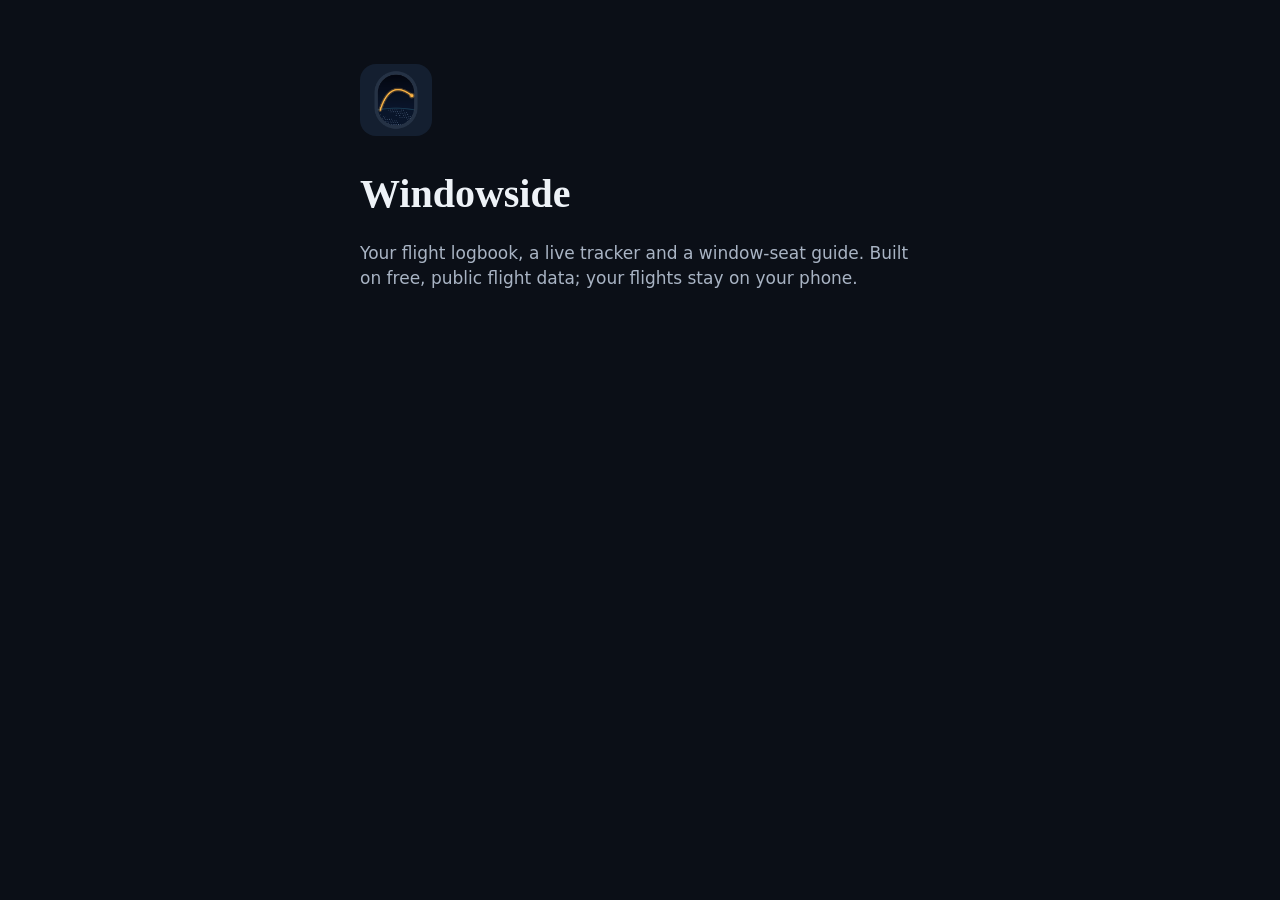
==== index.html @ 8477ac00 "Deploy from windowside 2a7bdfd" ====
<!doctype html>
<html lang="en">
<head>
<meta charset="utf-8">
<meta name="viewport" content="width=device-width, initial-scale=1">
<title>Windowside</title>
<meta name="description" content="A flight logbook, live tracker and window-seat guide built on free, public data.">
<meta name="theme-color" content="#0B0F17">
<link rel="icon" href="icon.png">
<style>
  html, body { margin: 0; background: #0B0F17; color: #EEF2F7; font: 17px/1.5 -apple-system, system-ui, sans-serif; }
  main { max-width: 560px; margin: 0 auto; padding: 64px 20px; }
  img { width: 72px; height: 72px; border-radius: 16px; }
  h1 { font-family: ui-serif, "New York", Georgia, serif; font-size: 40px; margin: 20px 0 8px; }
  p { color: #A9B4C4; }
</style>
</head>
<body>
<main>
  <img src="icon.png" alt="">
  <h1>Windowside</h1>
  <p>Your flight logbook, a live tracker and a window-seat guide. Built on free, public flight data; your flights stay on your phone.</p>
</main>
</body>
</html>
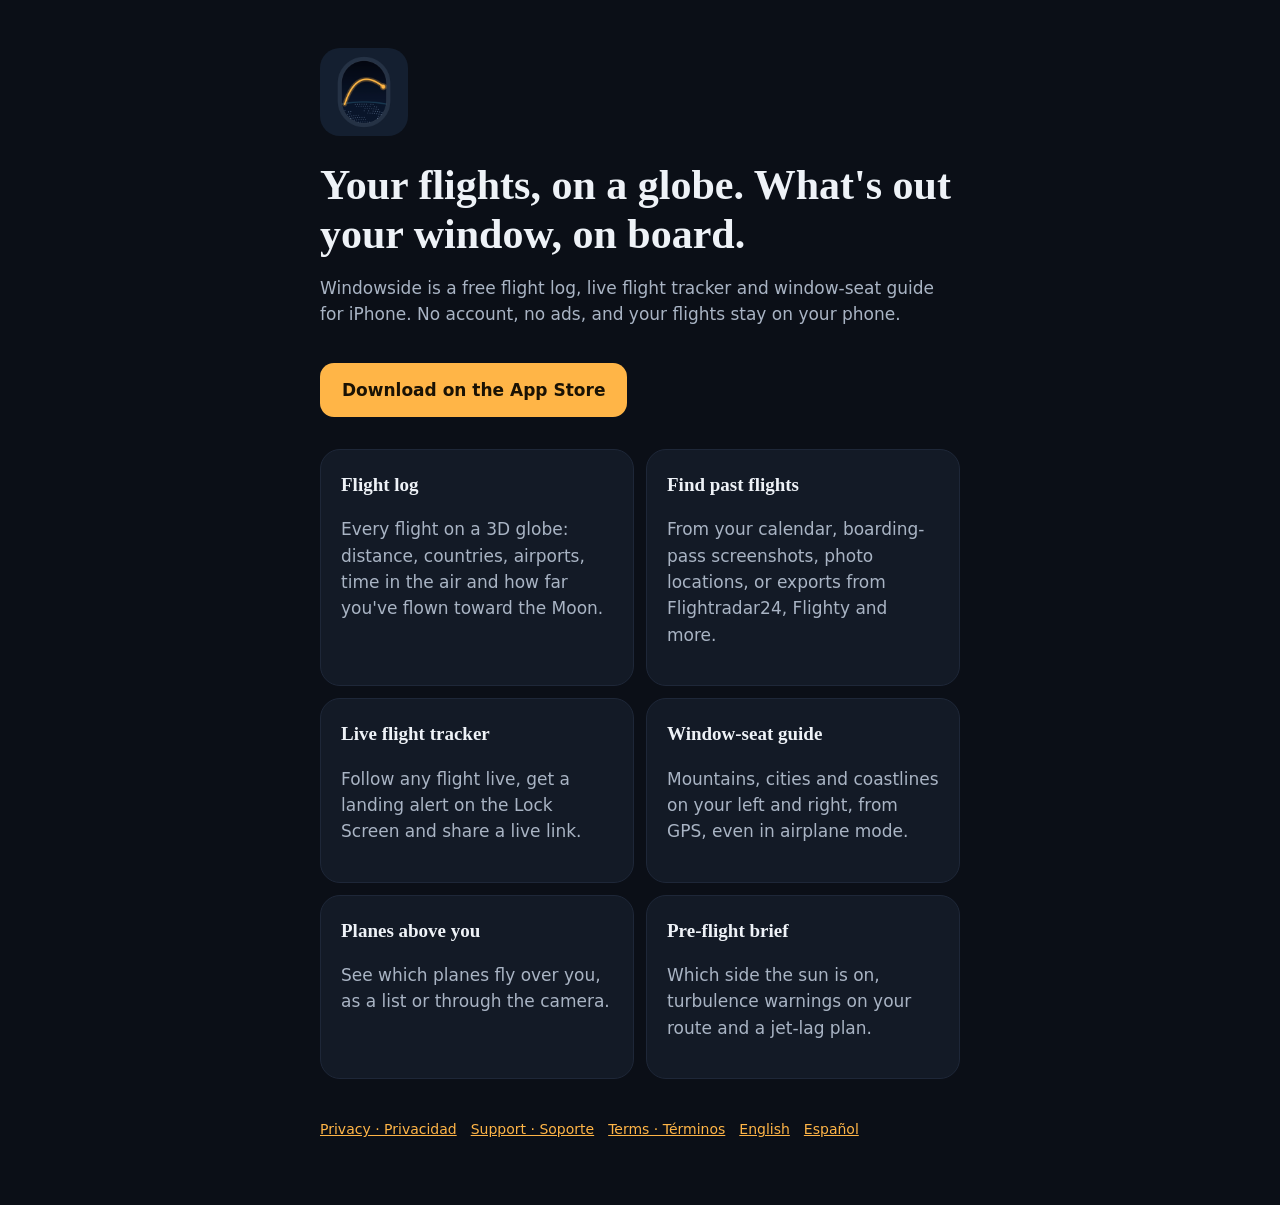
==== commit baa6d829: "Deploy from windowside 2b4849c" ====
--- a/index.html
+++ b/index.html
@@ -3,23 +3,52 @@
 <head>
 <meta charset="utf-8">
 <meta name="viewport" content="width=device-width, initial-scale=1">
-<title>Windowside</title>
-<meta name="description" content="A flight logbook, live tracker and window-seat guide built on free, public data.">
+<title>Windowside · Flight tracker, flight log and window-seat guide</title>
+<meta name="description" content="Windowside is a free flight tracker, flight log and window-seat guide for iPhone: log every flight on a 3D globe, follow flights live, see planes above you and what's out your window. Your flights stay on your phone.">
+<meta property="og:title" content="Windowside: flight tracker, flight log and window-seat guide">
+<meta property="og:description" content="Log every flight on a globe, follow flights live, and know what's out your window. Free, no account.">
+<meta property="og:image" content="https://frugoman.github.io/windowside-site/icon.png">
+<meta name="apple-itunes-app" content="app-id=6823342075">
 <meta name="theme-color" content="#0B0F17">
 <link rel="icon" href="icon.png">
+<link rel="stylesheet" href="legal.css">
 <style>
-  html, body { margin: 0; background: #0B0F17; color: #EEF2F7; font: 17px/1.5 -apple-system, system-ui, sans-serif; }
-  main { max-width: 560px; margin: 0 auto; padding: 64px 20px; }
-  img { width: 72px; height: 72px; border-radius: 16px; }
-  h1 { font-family: ui-serif, "New York", Georgia, serif; font-size: 40px; margin: 20px 0 8px; }
-  p { color: #A9B4C4; }
+  .hero img { width: 88px; height: 88px; border-radius: 20px; }
+  .hero h1 { font-size: 42px; margin-top: 18px; }
+  .cta { display: inline-block; margin: 18px 0 8px; padding: 14px 22px; border-radius: 14px; background: var(--accent); color: #1A1204; font-weight: 600; text-decoration: none; }
+  .grid { display: grid; gap: 12px; grid-template-columns: repeat(auto-fit, minmax(240px, 1fr)); margin-top: 24px; }
+  .grid .card { margin: 0; }
+  .grid h2 { margin-top: 0; font-size: 19px; }
 </style>
 </head>
-<body>
-<main>
-  <img src="icon.png" alt="">
-  <h1>Windowside</h1>
-  <p>Your flight logbook, a live tracker and a window-seat guide. Built on free, public flight data; your flights stay on your phone.</p>
-</main>
-</body>
-</html>
+<body><main>
+<section lang="en" class="hero">
+  <img src="icon.png" alt="Windowside app icon">
+  <h1>Your flights, on a globe. What's out your window, on board.</h1>
+  <p>Windowside is a free flight log, live flight tracker and window-seat guide for iPhone. No account, no ads, and your flights stay on your phone.</p>
+  <a class="cta" href="https://apps.apple.com/app/id6823342075">Download on the App Store</a>
+  <div class="grid">
+    <div class="card"><h2>Flight log</h2><p>Every flight on a 3D globe: distance, countries, airports, time in the air and how far you've flown toward the Moon.</p></div>
+    <div class="card"><h2>Find past flights</h2><p>From your calendar, boarding-pass screenshots, photo locations, or exports from Flightradar24, Flighty and more.</p></div>
+    <div class="card"><h2>Live flight tracker</h2><p>Follow any flight live, get a landing alert on the Lock Screen and share a live link.</p></div>
+    <div class="card"><h2>Window-seat guide</h2><p>Mountains, cities and coastlines on your left and right, from GPS, even in airplane mode.</p></div>
+    <div class="card"><h2>Planes above you</h2><p>See which planes fly over you, as a list or through the camera.</p></div>
+    <div class="card"><h2>Pre-flight brief</h2><p>Which side the sun is on, turbulence warnings on your route and a jet-lag plan.</p></div>
+  </div>
+</section>
+<section lang="es" class="hero">
+  <img src="icon.png" alt="Ícono de Windowside">
+  <h1>Tus vuelos, en un globo. Lo que hay por tu ventanilla, a bordo.</h1>
+  <p>Windowside es una bitácora de vuelos, un rastreador de vuelos en vivo y una guía de ventanilla gratis para iPhone. Sin cuenta, sin publicidad, y tus vuelos se quedan en tu teléfono.</p>
+  <a class="cta" href="https://apps.apple.com/app/id6823342075">Descargar en el App Store</a>
+  <div class="grid">
+    <div class="card"><h2>Bitácora de vuelos</h2><p>Cada vuelo en un globo 3D: distancia, países, aeropuertos, horas en el aire y cuánto llevas volado hacia la Luna.</p></div>
+    <div class="card"><h2>Encuentra tus vuelos</h2><p>Desde tu calendario, capturas de tarjetas de embarque, la ubicación de tus fotos o exportaciones de Flightradar24, Flighty y más.</p></div>
+    <div class="card"><h2>Rastreador de vuelos en vivo</h2><p>Sigue cualquier vuelo en vivo, recibe un aviso de aterrizaje en la pantalla bloqueada y comparte un enlace en vivo.</p></div>
+    <div class="card"><h2>Guía de ventanilla</h2><p>Montañas, ciudades y costas a tu izquierda y derecha, con GPS, incluso en modo avión.</p></div>
+    <div class="card"><h2>Aviones sobre ti</h2><p>Mira qué aviones pasan sobre ti, en lista o con la cámara.</p></div>
+    <div class="card"><h2>Resumen antes de volar</h2><p>De qué lado estará el sol, avisos de turbulencia en tu ruta y un plan para el jet lag.</p></div>
+  </div>
+</section>
+<nav><a href="privacy/">Privacy · Privacidad</a><a href="support/">Support · Soporte</a><a href="terms/">Terms · Términos</a><a href="?lang=en">English</a><a href="?lang=es">Español</a></nav>
+</main><script src="lang.js"></script></body></html>
--- a/legal.css
+++ b/legal.css
@@ -0,0 +1,18 @@
+/* Tokens mirror ios/Windowside/Design/Theme.swift (dark-only night-flight look). */
+:root { --canvas: #0B0F17; --surface: #131A26; --hairline: #1E2738; --ink: #EEF2F7; --ink-2: #A9B4C4; --ink-3: #8792A3; --accent: #FFB547;
+  --serif: ui-serif, "New York", Georgia, serif; }
+* { box-sizing: border-box; }
+html, body { margin: 0; background: var(--canvas); color: var(--ink); font: 17px/1.55 -apple-system, system-ui, sans-serif; }
+main { max-width: 680px; margin: 0 auto; padding: 48px 20px 64px; }
+header { display: flex; align-items: center; gap: 10px; margin-bottom: 28px; }
+header img { width: 36px; height: 36px; border-radius: 9px; }
+header a { color: var(--ink); text-decoration: none; font-family: var(--serif); font-weight: 700; font-size: 20px; }
+h1 { font-family: var(--serif); font-size: 36px; line-height: 1.15; margin: 0 0 6px; }
+h2 { font-family: var(--serif); font-size: 22px; margin: 32px 0 8px; }
+p, li { color: var(--ink-2); }
+a { color: var(--accent); }
+.meta { color: var(--ink-3); font-size: 14px; margin-bottom: 28px; }
+.card { background: var(--surface); border: 1px solid var(--hairline); border-radius: 20px; padding: 20px; margin: 16px 0; }
+nav { margin-top: 40px; font-size: 14px; color: var(--ink-3); }
+nav a { margin-right: 14px; }
+section[lang]:not(.on) { display: none; }
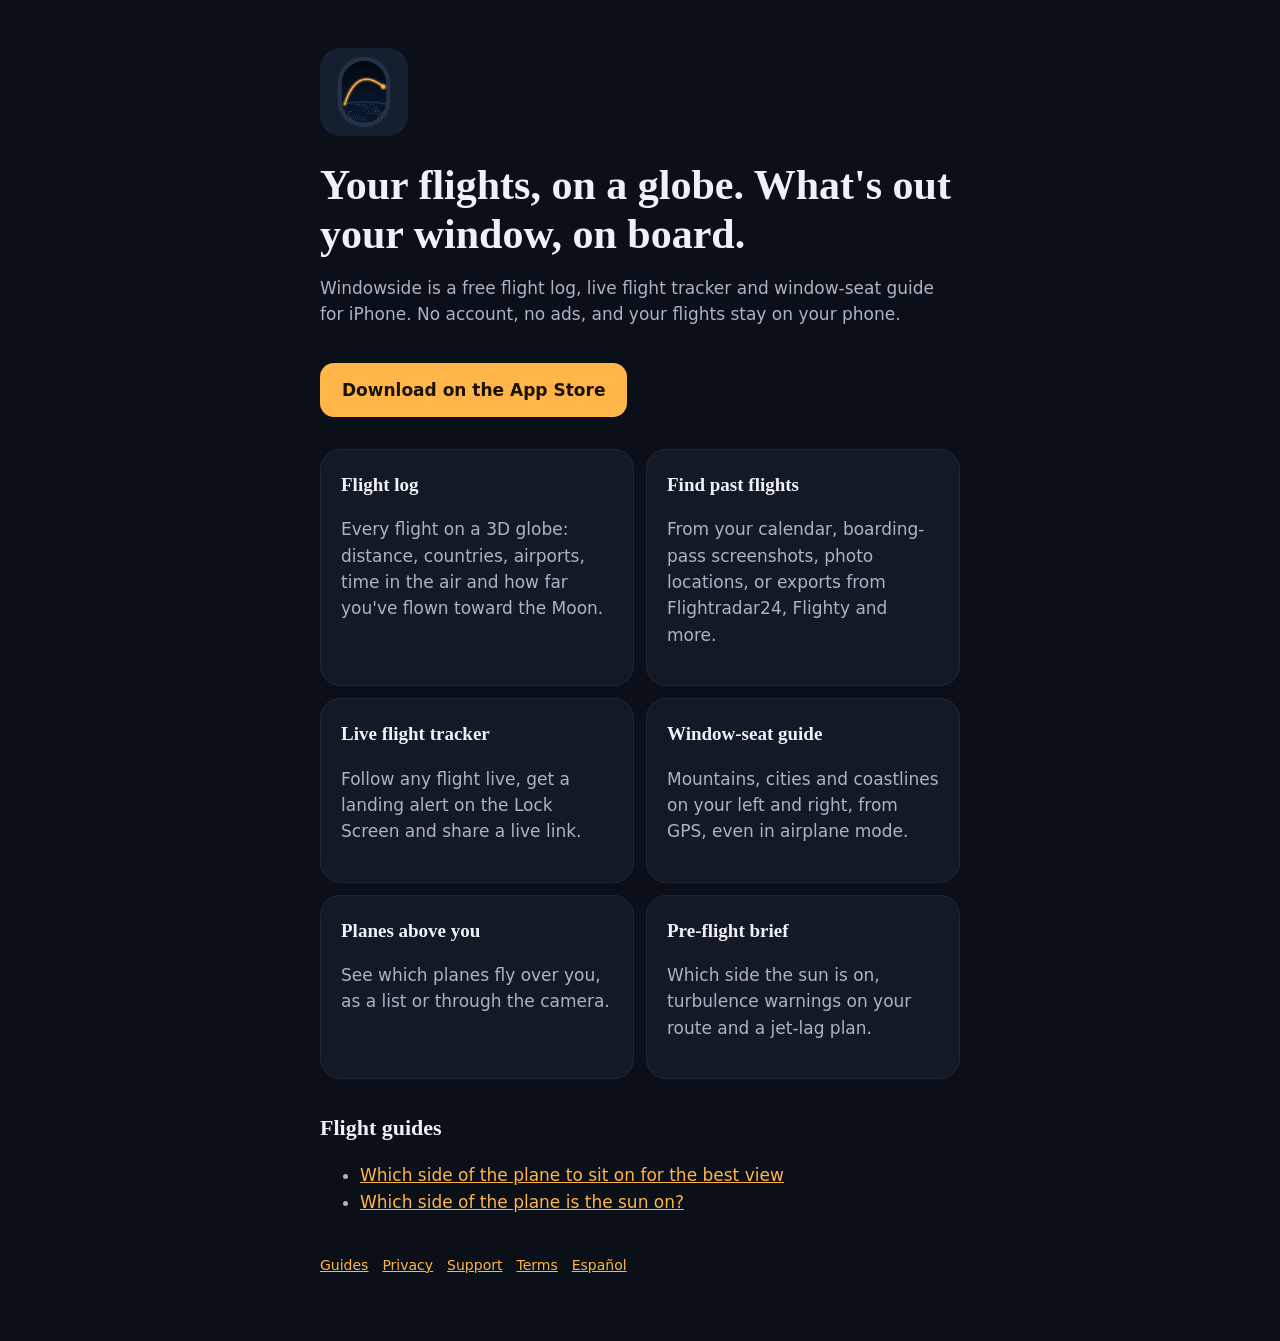
==== commit a93a9f19: "Deploy from windowside 7b86e5d" ====
--- a/index.html
+++ b/index.html
@@ -3,11 +3,17 @@
 <head>
 <meta charset="utf-8">
 <meta name="viewport" content="width=device-width, initial-scale=1">
-<title>Windowside · Flight tracker, flight log and window-seat guide</title>
-<meta name="description" content="Windowside is a free flight tracker, flight log and window-seat guide for iPhone: log every flight on a 3D globe, follow flights live, see planes above you and what's out your window. Your flights stay on your phone.">
-<meta property="og:title" content="Windowside: flight tracker, flight log and window-seat guide">
-<meta property="og:description" content="Log every flight on a globe, follow flights live, and know what's out your window. Free, no account.">
-<meta property="og:image" content="https://frugoman.github.io/windowside-site/icon.png">
+<title>Windowside: Flight Tracker, Log &amp; Window Seat Guide</title>
+<meta name="description" content="Free flight log, live flight tracker and window-seat guide for iPhone. Log every flight on a 3D globe, follow flights live, see what's out your window.">
+<link rel="canonical" href="https://windowside.frusoft.dev/">
+<link rel="alternate" hreflang="en" href="https://windowside.frusoft.dev/">
+<link rel="alternate" hreflang="es" href="https://windowside.frusoft.dev/es/">
+<link rel="alternate" hreflang="x-default" href="https://windowside.frusoft.dev/">
+<meta property="og:type" content="website"><meta property="og:site_name" content="Windowside"><meta property="og:url" content="https://windowside.frusoft.dev/">
+<meta property="og:title" content="Windowside: Flight Tracker, Log &amp; Window Seat Guide">
+<meta property="og:description" content="Free flight log, live flight tracker and window-seat guide for iPhone. Log every flight on a 3D globe, follow flights live, see what's out your window.">
+<meta property="og:image" content="https://windowside.frusoft.dev/icon.png">
+<meta name="twitter:card" content="summary"><meta name="twitter:title" content="Windowside: Flight Tracker, Log &amp; Window Seat Guide"><meta name="twitter:description" content="Free flight log, live flight tracker and window-seat guide for iPhone. Log every flight on a 3D globe, follow flights live, see what's out your window."><meta name="twitter:image" content="https://windowside.frusoft.dev/icon.png">
 <meta name="apple-itunes-app" content="app-id=6823342075">
 <meta name="theme-color" content="#0B0F17">
 <link rel="icon" href="icon.png">
@@ -20,9 +26,10 @@
   .grid .card { margin: 0; }
   .grid h2 { margin-top: 0; font-size: 19px; }
 </style>
+<script type="application/ld+json">{"@context": "https://schema.org", "@type": "SoftwareApplication", "name": "Windowside", "operatingSystem": "iOS 18", "applicationCategory": "TravelApplication", "inLanguage": "en", "description": "Free flight log, live flight tracker and window-seat guide for iPhone. Log every flight on a 3D globe, follow flights live, see what's out your window.", "url": "https://windowside.frusoft.dev/", "downloadUrl": "https://apps.apple.com/app/id6823342075", "image": "https://windowside.frusoft.dev/icon.png", "offers": {"@type": "Offer", "price": "0", "priceCurrency": "USD"}, "publisher": {"@type": "Organization", "name": "Frusoft"}}</script>
 </head>
 <body><main>
-<section lang="en" class="hero">
+<section class="hero">
   <img src="icon.png" alt="Windowside app icon">
   <h1>Your flights, on a globe. What's out your window, on board.</h1>
   <p>Windowside is a free flight log, live flight tracker and window-seat guide for iPhone. No account, no ads, and your flights stay on your phone.</p>
@@ -36,19 +43,6 @@
     <div class="card"><h2>Pre-flight brief</h2><p>Which side the sun is on, turbulence warnings on your route and a jet-lag plan.</p></div>
   </div>
 </section>
-<section lang="es" class="hero">
-  <img src="icon.png" alt="Ícono de Windowside">
-  <h1>Tus vuelos, en un globo. Lo que hay por tu ventanilla, a bordo.</h1>
-  <p>Windowside es una bitácora de vuelos, un rastreador de vuelos en vivo y una guía de ventanilla gratis para iPhone. Sin cuenta, sin publicidad, y tus vuelos se quedan en tu teléfono.</p>
-  <a class="cta" href="https://apps.apple.com/app/id6823342075">Descargar en el App Store</a>
-  <div class="grid">
-    <div class="card"><h2>Bitácora de vuelos</h2><p>Cada vuelo en un globo 3D: distancia, países, aeropuertos, horas en el aire y cuánto llevas volado hacia la Luna.</p></div>
-    <div class="card"><h2>Encuentra tus vuelos</h2><p>Desde tu calendario, capturas de tarjetas de embarque, la ubicación de tus fotos o exportaciones de Flightradar24, Flighty y más.</p></div>
-    <div class="card"><h2>Rastreador de vuelos en vivo</h2><p>Sigue cualquier vuelo en vivo, recibe un aviso de aterrizaje en la pantalla bloqueada y comparte un enlace en vivo.</p></div>
-    <div class="card"><h2>Guía de ventanilla</h2><p>Montañas, ciudades y costas a tu izquierda y derecha, con GPS, incluso en modo avión.</p></div>
-    <div class="card"><h2>Aviones sobre ti</h2><p>Mira qué aviones pasan sobre ti, en lista o con la cámara.</p></div>
-    <div class="card"><h2>Resumen antes de volar</h2><p>De qué lado estará el sol, avisos de turbulencia en tu ruta y un plan para el jet lag.</p></div>
-  </div>
-</section>
-<nav><a href="privacy/">Privacy · Privacidad</a><a href="support/">Support · Soporte</a><a href="terms/">Terms · Términos</a><a href="?lang=en">English</a><a href="?lang=es">Español</a></nav>
-</main><script src="lang.js"></script></body></html>
+<section class="guides-block"><h2>Flight guides</h2><ul><li><a href="/guides/which-side-of-the-plane-to-sit-on/">Which side of the plane to sit on for the best view</a></li><li><a href="/guides/which-side-of-the-plane-is-the-sun/">Which side of the plane is the sun on?</a></li></ul></section>
+<nav><a href="/guides/">Guides</a><a href="/privacy/">Privacy</a><a href="/support/">Support</a><a href="/terms/">Terms</a><a href="/es/">Español</a></nav>
+</main></body></html>
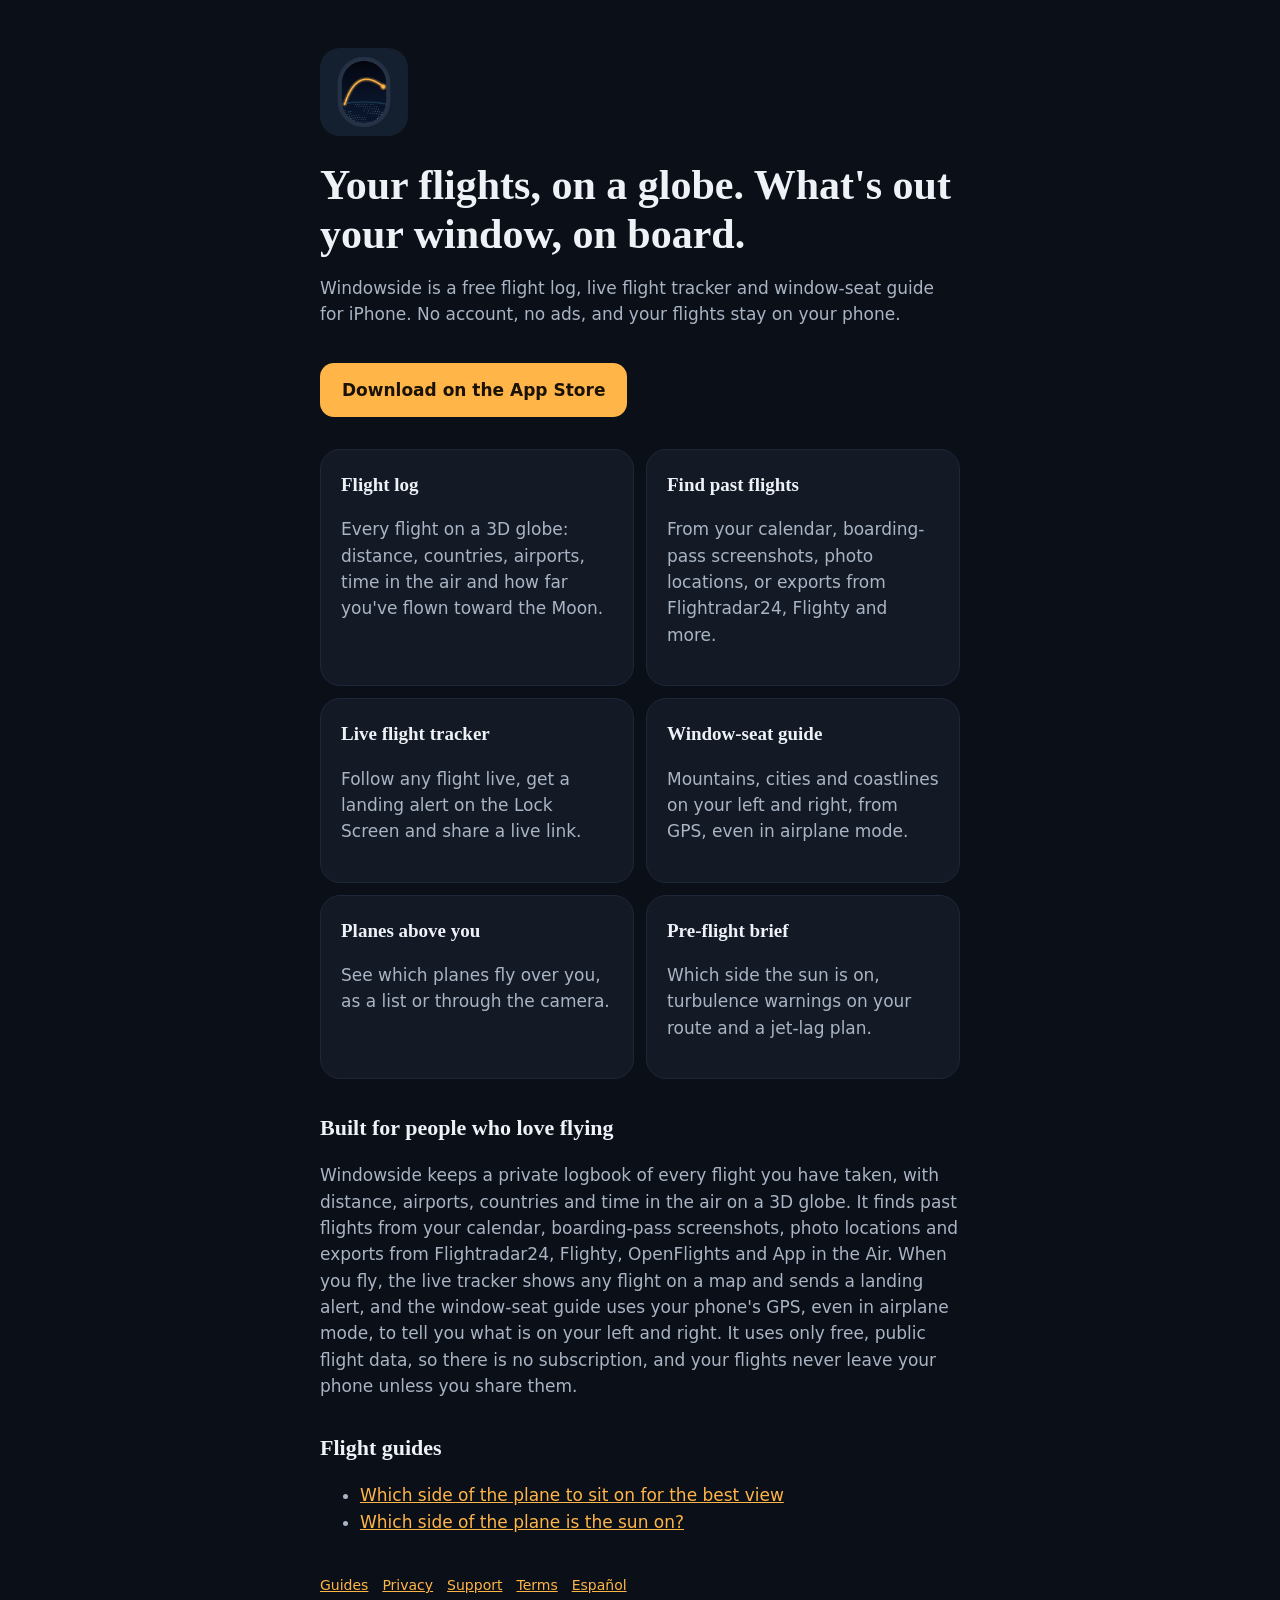
==== commit d756f466: "Deploy from windowside 71f6f8b" ====
--- a/index.html
+++ b/index.html
@@ -43,6 +43,7 @@
     <div class="card"><h2>Pre-flight brief</h2><p>Which side the sun is on, turbulence warnings on your route and a jet-lag plan.</p></div>
   </div>
 </section>
+<section class="about"><h2>Built for people who love flying</h2><p>Windowside keeps a private logbook of every flight you have taken, with distance, airports, countries and time in the air on a 3D globe. It finds past flights from your calendar, boarding-pass screenshots, photo locations and exports from Flightradar24, Flighty, OpenFlights and App in the Air. When you fly, the live tracker shows any flight on a map and sends a landing alert, and the window-seat guide uses your phone's GPS, even in airplane mode, to tell you what is on your left and right. It uses only free, public flight data, so there is no subscription, and your flights never leave your phone unless you share them.</p></section>
 <section class="guides-block"><h2>Flight guides</h2><ul><li><a href="/guides/which-side-of-the-plane-to-sit-on/">Which side of the plane to sit on for the best view</a></li><li><a href="/guides/which-side-of-the-plane-is-the-sun/">Which side of the plane is the sun on?</a></li></ul></section>
 <nav><a href="/guides/">Guides</a><a href="/privacy/">Privacy</a><a href="/support/">Support</a><a href="/terms/">Terms</a><a href="/es/">Español</a></nav>
 </main></body></html>
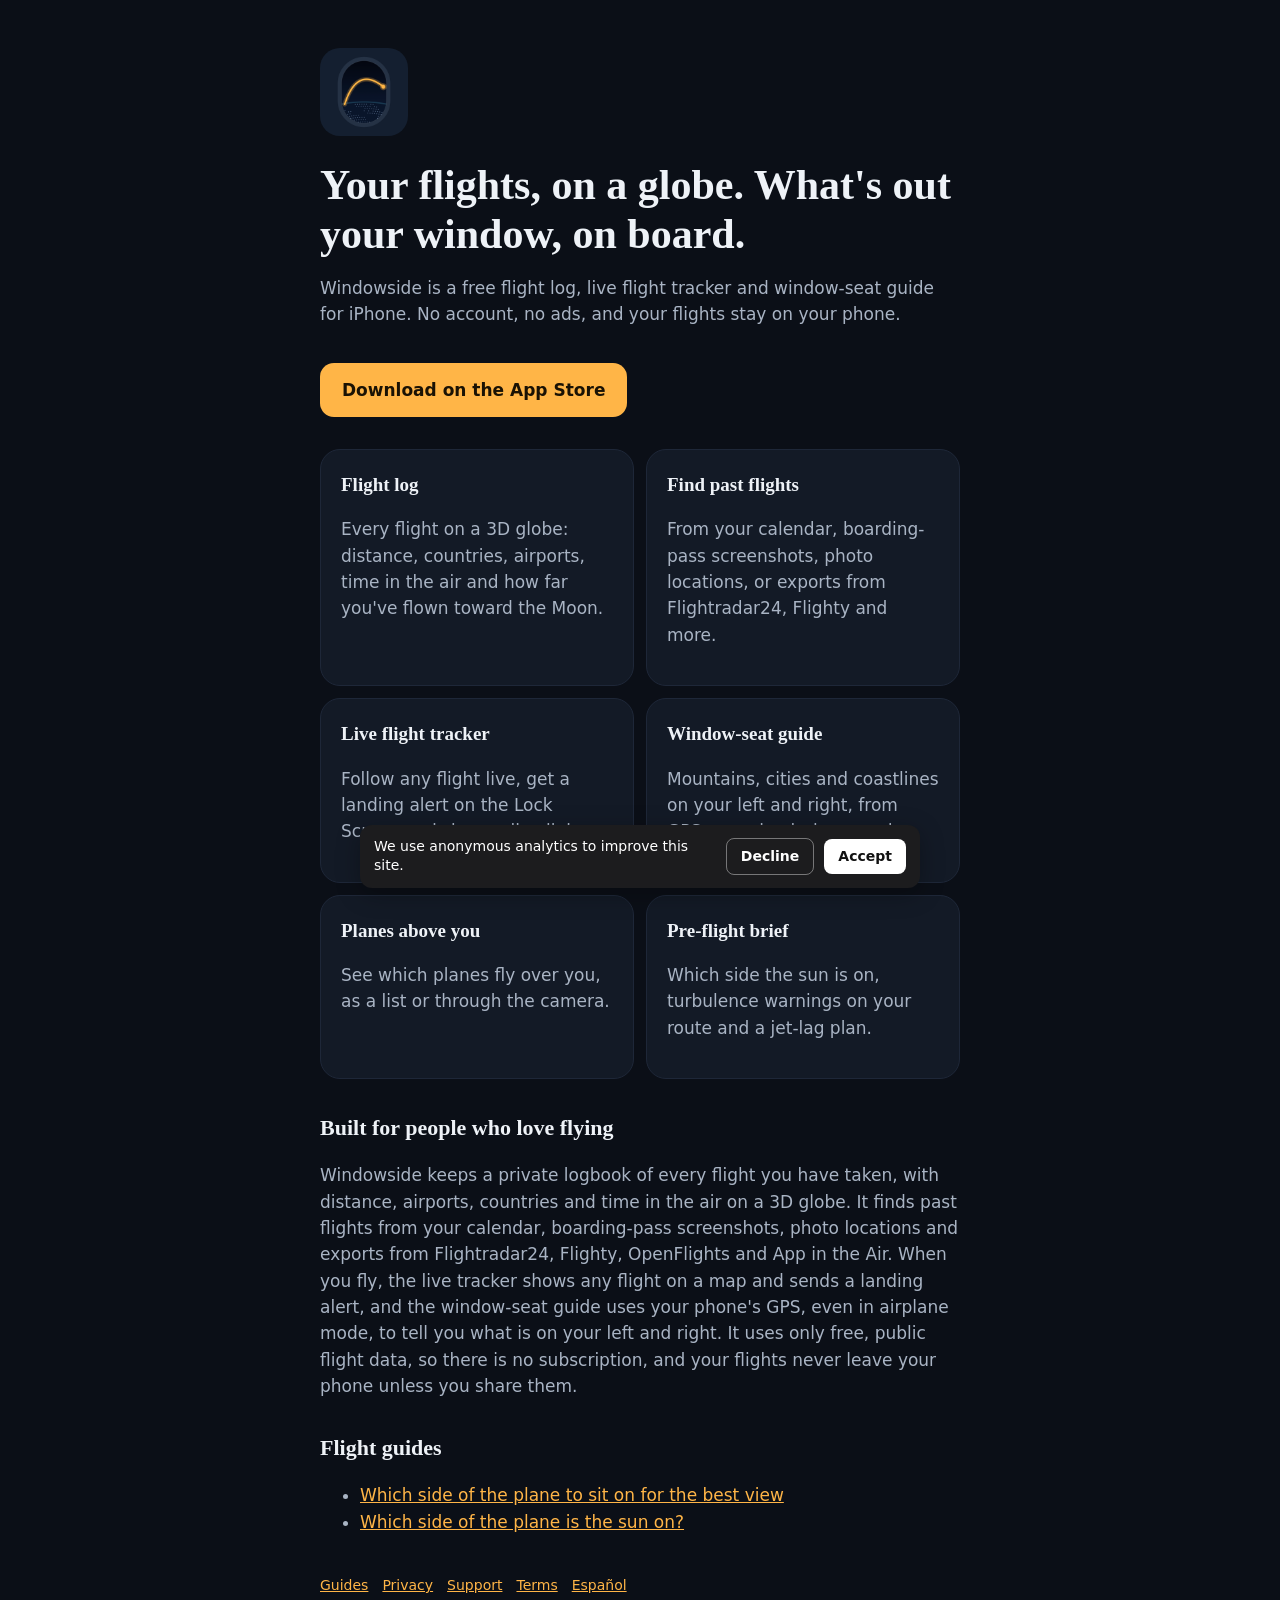
==== commit 41a01385: "Deploy from windowside fff39fa" ====
--- a/index.html
+++ b/index.html
@@ -33,7 +33,7 @@
   <img src="icon.png" alt="Windowside app icon">
   <h1>Your flights, on a globe. What's out your window, on board.</h1>
   <p>Windowside is a free flight log, live flight tracker and window-seat guide for iPhone. No account, no ads, and your flights stay on your phone.</p>
-  <a class="cta" href="https://apps.apple.com/app/id6823342075">Download on the App Store</a>
+  <a class="cta" href="https://apps.apple.com/app/id6823342075?pt=128885457&amp;ct=site&amp;mt=8">Download on the App Store</a>
   <div class="grid">
     <div class="card"><h2>Flight log</h2><p>Every flight on a 3D globe: distance, countries, airports, time in the air and how far you've flown toward the Moon.</p></div>
     <div class="card"><h2>Find past flights</h2><p>From your calendar, boarding-pass screenshots, photo locations, or exports from Flightradar24, Flighty and more.</p></div>
@@ -46,4 +46,4 @@
 <section class="about"><h2>Built for people who love flying</h2><p>Windowside keeps a private logbook of every flight you have taken, with distance, airports, countries and time in the air on a 3D globe. It finds past flights from your calendar, boarding-pass screenshots, photo locations and exports from Flightradar24, Flighty, OpenFlights and App in the Air. When you fly, the live tracker shows any flight on a map and sends a landing alert, and the window-seat guide uses your phone's GPS, even in airplane mode, to tell you what is on your left and right. It uses only free, public flight data, so there is no subscription, and your flights never leave your phone unless you share them.</p></section>
 <section class="guides-block"><h2>Flight guides</h2><ul><li><a href="/guides/which-side-of-the-plane-to-sit-on/">Which side of the plane to sit on for the best view</a></li><li><a href="/guides/which-side-of-the-plane-is-the-sun/">Which side of the plane is the sun on?</a></li></ul></section>
 <nav><a href="/guides/">Guides</a><a href="/privacy/">Privacy</a><a href="/support/">Support</a><a href="/terms/">Terms</a><a href="/es/">Español</a></nav>
-</main></body></html>
+</main><script defer src="/analytics.js" data-mid="G-QQJB6DCY9X"></script></body></html>
